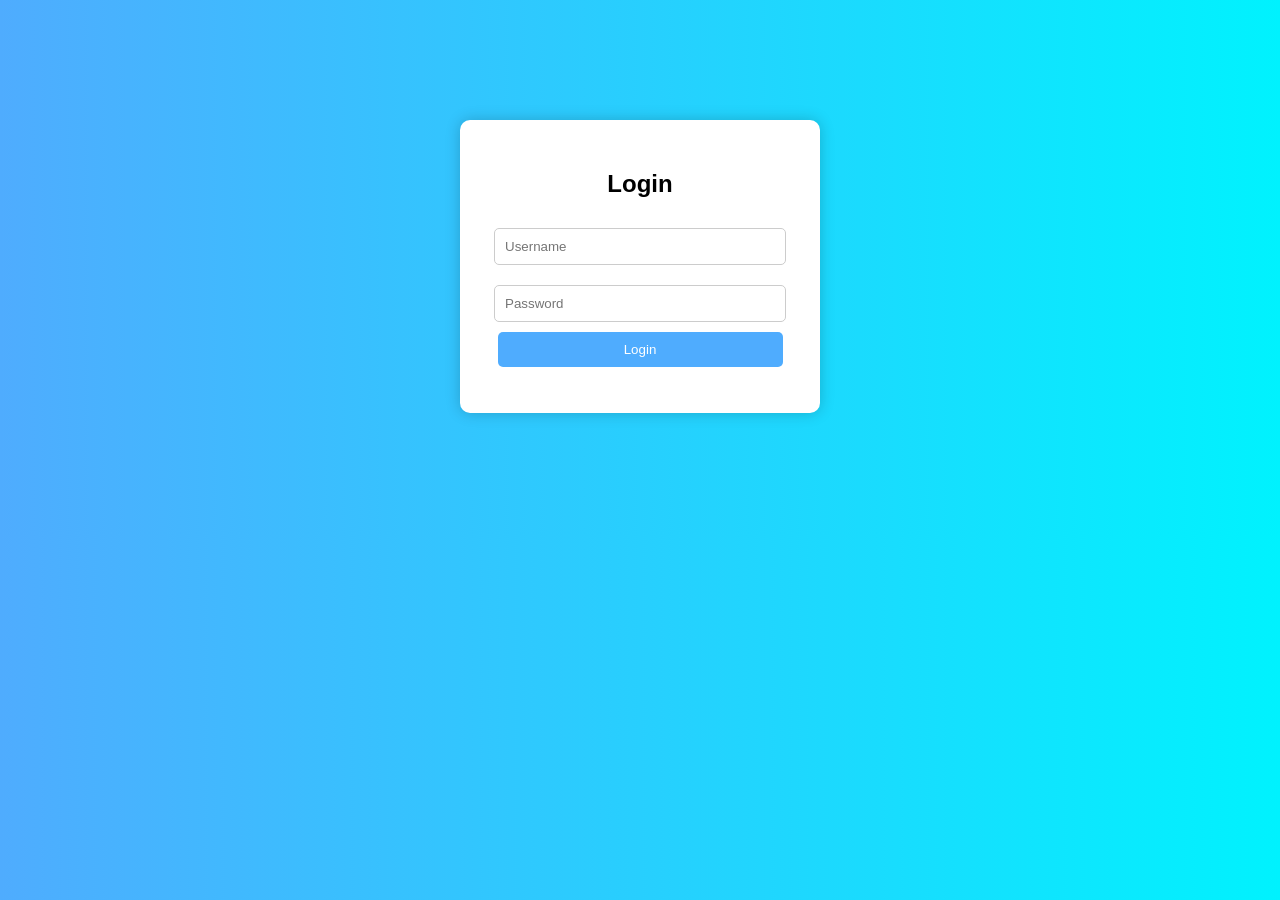
==== src/main/resources/static/index.html @ 3c4431fb "stage one" ====
<!DOCTYPE html>
<html lang="en">
<head>
    <meta charset="UTF-8">
    <title>Login - HOD System</title>
    <link rel="stylesheet" href="css/login.css">
</head>
<body>

<div class="login-container">
    <h2>Login</h2>

    <form id="loginForm">
        <input type="text" id="username" placeholder="Username" required />
        <input type="password" id="password" placeholder="Password" required />

        <button type="submit">Login</button>
    </form>

    <p id="errorMsg"></p>
</div>

<script src="js/login.js"></script>
</body>
</html>
---- src/main/resources/static/css/login.css ----
body {
    margin: 0;
    padding: 0;
    font-family: Arial, sans-serif;
    background: linear-gradient(to right, #4facfe, #00f2fe);
}

.login-container {
    width: 300px;
    margin: 120px auto;
    padding: 30px;
    background: white;
    border-radius: 10px;
    text-align: center;
    box-shadow: 0px 0px 15px rgba(0,0,0,0.2);
}

.login-container h2 {
    margin-bottom: 20px;
}

.login-container input {
    width: 90%;
    padding: 10px;
    margin: 10px 0;
    border-radius: 5px;
    border: 1px solid #ccc;
}

.login-container button {
    width: 95%;
    padding: 10px;
    background-color: #4facfe;
    color: white;
    border: none;
    border-radius: 5px;
    cursor: pointer;
}

.login-container button:hover {
    background-color: #007bff;
}

#errorMsg {
    color: red;
    margin-top: 10px;
}
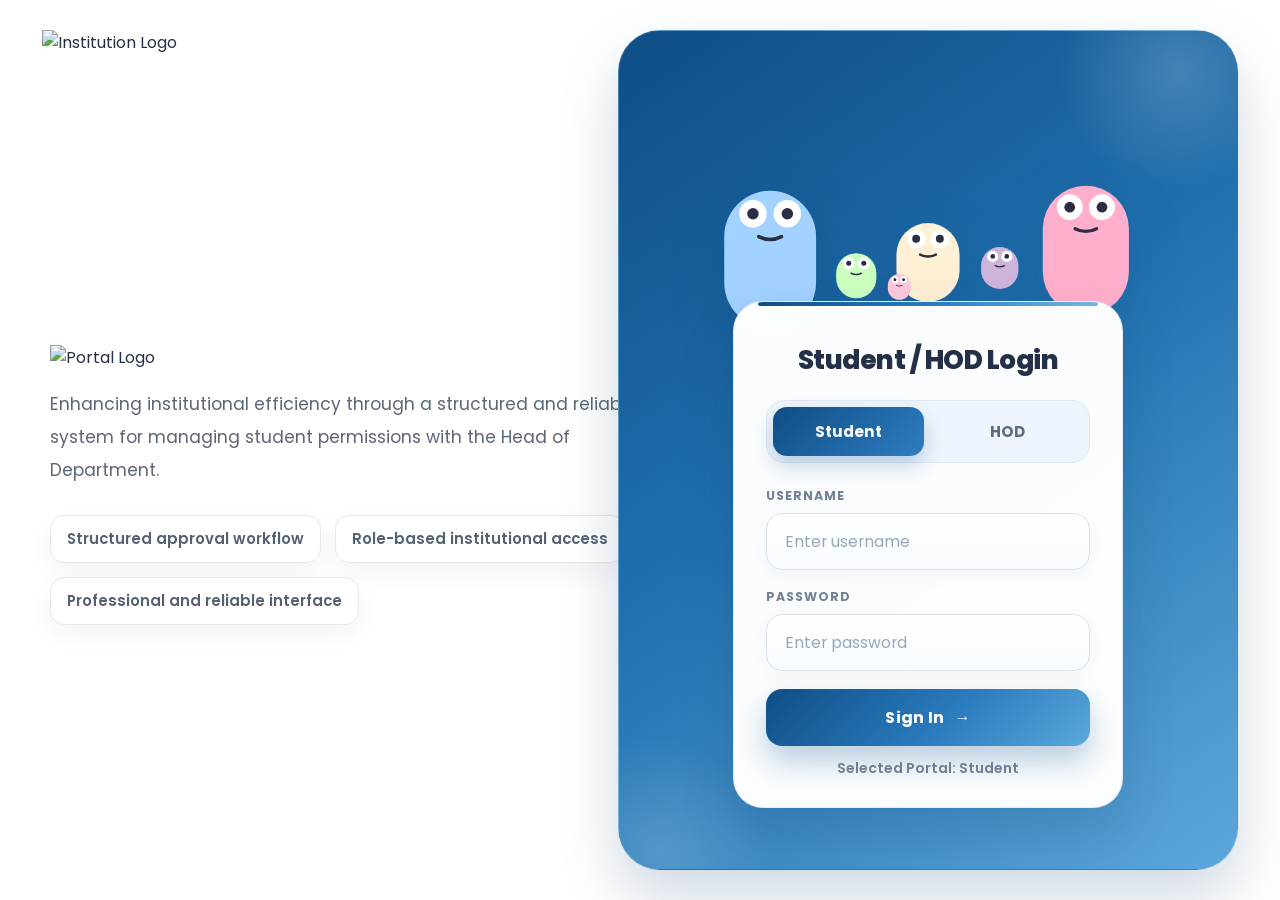
==== commit 83d86f8f: "yeah done must" ====
--- a/src/main/resources/static/index.html
+++ b/src/main/resources/static/index.html
@@ -1,25 +1,177 @@
 <!DOCTYPE html>
 <html lang="en">
 <head>
-    <meta charset="UTF-8">
+    <meta charset="UTF-8" />
+    <meta name="viewport" content="width=device-width, initial-scale=1.0, user-scalable=yes" />
     <title>Login - HOD System</title>
-    <link rel="stylesheet" href="css/login.css">
+
+    <link href="https://fonts.googleapis.com/css2?family=Poppins:wght@400;500;600;700;800&display=swap" rel="stylesheet" />
+    <link rel="stylesheet" href="css/login.css" />
 </head>
 <body>
+    <main class="page">
+        <!-- LEFT PANEL -->
+        <section class="left-panel">
+            <div class="brand">
+                <img
+                    src="https://encrypted-tbn0.gstatic.com/images?q=tbn:ANd9GcQoY5aUaumXwk8JzmsSTFe-DpjZNMMY7pF31Q&s"
+                    alt="Institution Logo"
+                    class="brand-image"
+                />
+            </div>
 
-<div class="login-container">
-    <h2>Login</h2>
+            <div class="hero">
+                <img
+                    src="https://i.postimg.cc/vB9nm9tV/sanchara-logo-clean.png"
+                    alt="Portal Logo"
+                    class="sanchari-logo"
+                    style="width: 220px; max-width: 100%; margin-bottom: 18px;"
+                />
 
-    <form id="loginForm">
-        <input type="text" id="username" placeholder="Username" required />
-        <input type="password" id="password" placeholder="Password" required />
+                <p>
+                    Enhancing institutional efficiency through a structured and reliable system
+                    for managing student permissions with the Head of Department.
+                </p>
 
-        <button type="submit">Login</button>
-    </form>
+                <div class="hero-points">
+                    <div class="hero-pill">Structured approval workflow</div>
+                    <div class="hero-pill">Role-based institutional access</div>
+                    <div class="hero-pill">Professional and reliable interface</div>
+                </div>
+            </div>
+        </section>
 
-    <p id="errorMsg"></p>
-</div>
+        <!-- RIGHT PANEL -->
+        <section class="right-panel">
+            <!-- Mobile Logo -->
+            <div class="mobile-logo">
+                <img
+                    src="https://encrypted-tbn0.gstatic.com/images?q=tbn:ANd9GcQoY5aUaumXwk8JzmsSTFe-DpjZNMMY7pF31Q&s"
+                    alt="Institution Logo"
+                    class="mobile-brand-image"
+                />
+            </div>
 
-<script src="js/login.js"></script>
+            <div class="login-wrapper">
+                <!-- Animated SVG characters -->
+                <div class="characters-container top-characters">
+                    <svg id="character-svg-top" viewBox="0 0 800 300" xmlns="http://www.w3.org/2000/svg">
+                        <g class="character" transform="translate(180, 160) scale(1.6)">
+                            <rect x="-40" y="-30" width="80" height="120" rx="40" fill="#a2d2ff" class="body" />
+                            <g class="eyes">
+                                <circle cx="-15" cy="-10" r="12" fill="white" />
+                                <circle cx="-15" cy="-10" r="5" fill="#2b2d42" class="pupil" />
+                                <circle cx="15" cy="-10" r="12" fill="white" />
+                                <circle cx="15" cy="-10" r="5" fill="#2b2d42" class="pupil" />
+                            </g>
+                            <path d="M -10 10 Q 0 15 10 10" stroke="#2b2d42" stroke-width="3" fill="none" stroke-linecap="round" class="mouth" />
+                        </g>
+
+                        <g class="character" transform="translate(620, 150) scale(1.5)">
+                            <rect x="-40" y="-30" width="80" height="120" rx="40" fill="#ffafcc" class="body" />
+                            <g class="eyes">
+                                <circle cx="-15" cy="-10" r="12" fill="white" />
+                                <circle cx="-15" cy="-10" r="5" fill="#2b2d42" class="pupil" />
+                                <circle cx="15" cy="-10" r="12" fill="white" />
+                                <circle cx="15" cy="-10" r="5" fill="#2b2d42" class="pupil" />
+                            </g>
+                            <path d="M -10 10 Q 0 15 10 10" stroke="#2b2d42" stroke-width="3" fill="none" stroke-linecap="round" class="mouth" />
+                        </g>
+
+                        <g class="character" transform="translate(400, 190) scale(1.1)">
+                            <rect x="-40" y="-30" width="80" height="100" rx="40" fill="#fdf0d5" class="body" />
+                            <g class="eyes">
+                                <circle cx="-15" cy="-10" r="12" fill="white" />
+                                <circle cx="-15" cy="-10" r="5" fill="#2b2d42" class="pupil" />
+                                <circle cx="15" cy="-10" r="12" fill="white" />
+                                <circle cx="15" cy="-10" r="5" fill="#2b2d42" class="pupil" />
+                            </g>
+                            <path d="M -10 10 Q 0 15 10 10" stroke="#2b2d42" stroke-width="3" fill="none" stroke-linecap="round" class="mouth" />
+                        </g>
+
+                        <g class="character" transform="translate(300, 220) scale(0.7)">
+                            <rect x="-40" y="-30" width="80" height="90" rx="40" fill="#caffbf" class="body" />
+                            <g class="eyes">
+                                <circle cx="-15" cy="-10" r="12" fill="white" />
+                                <circle cx="-15" cy="-10" r="5" fill="#2b2d42" class="pupil" />
+                                <circle cx="15" cy="-10" r="12" fill="white" />
+                                <circle cx="15" cy="-10" r="5" fill="#2b2d42" class="pupil" />
+                            </g>
+                            <path d="M -10 10 Q 0 15 10 10" stroke="#2b2d42" stroke-width="3" fill="none" stroke-linecap="round" class="mouth" />
+                        </g>
+
+                        <g class="character" transform="translate(500, 210) scale(0.65)">
+                            <rect x="-40" y="-30" width="80" height="90" rx="40" fill="#cdb4db" class="body" />
+                            <g class="eyes">
+                                <circle cx="-15" cy="-10" r="12" fill="white" />
+                                <circle cx="-15" cy="-10" r="5" fill="#2b2d42" class="pupil" />
+                                <circle cx="15" cy="-10" r="12" fill="white" />
+                                <circle cx="15" cy="-10" r="5" fill="#2b2d42" class="pupil" />
+                            </g>
+                            <path d="M -10 10 Q 0 15 10 10" stroke="#2b2d42" stroke-width="3" fill="none" stroke-linecap="round" class="mouth" />
+                        </g>
+
+                        <g class="character" transform="translate(360, 240) scale(0.4)">
+                            <rect x="-40" y="-30" width="80" height="90" rx="40" fill="#ffc8dd" class="body" />
+                            <g class="eyes">
+                                <circle cx="-15" cy="-10" r="12" fill="white" />
+                                <circle cx="-15" cy="-10" r="5" fill="#2b2d42" class="pupil" />
+                                <circle cx="15" cy="-10" r="12" fill="white" />
+                                <circle cx="15" cy="-10" r="5" fill="#2b2d42" class="pupil" />
+                            </g>
+                            <path d="M -10 10 Q 0 15 10 10" stroke="#2b2d42" stroke-width="3" fill="none" stroke-linecap="round" class="mouth" />
+                        </g>
+                    </svg>
+                </div>
+
+                <!-- Login Card -->
+                <div class="login-container">
+                    <div class="form-card" id="loginCard">
+                        <h2>Student / HOD Login</h2>
+
+                        <div class="role-toggle" id="roleToggle">
+                            <button type="button" class="toggle-btn active" data-role="STUDENT">Student</button>
+                            <button type="button" class="toggle-btn" data-role="HOD">HOD</button>
+                        </div>
+
+                        <form id="loginForm">
+                            <div class="input-group">
+                                <label for="username">Username</label>
+                                <input
+                                    type="text"
+                                    id="username"
+                                    placeholder="Enter username"
+                                    autocomplete="off"
+                                    required
+                                />
+                            </div>
+
+                            <div class="input-group">
+                                <label for="password">Password</label>
+                                <input
+                                    type="password"
+                                    id="password"
+                                    placeholder="Enter password"
+                                    autocomplete="off"
+                                    required
+                                />
+                            </div>
+
+                            <button type="submit" id="loginBtn">
+                                <span class="btn-text">Sign In</span>
+                                <span class="btn-arrow">→</span>
+                            </button>
+                        </form>
+
+                        <div id="statusBox" class="status-box"></div>
+                        <div class="portal-note" id="portalNote">Selected Portal: Student</div>
+                    </div>
+                </div>
+            </div>
+        </section>
+    </main>
+
+    <script src="https://cdnjs.cloudflare.com/ajax/libs/gsap/3.12.2/gsap.min.js"></script>
+    <script src="js/login.js"></script>
 </body>
 </html>
--- a/src/main/resources/static/css/login.css
+++ b/src/main/resources/static/css/login.css
@@ -1,47 +1,477 @@
-body {
+@import url('https://fonts.googleapis.com/css2?family=Bree+Serif&family=Caveat:wght@400;700&family=Lobster&family=Monoton&family=Open+Sans:ital,wght@0,400;0,700;1,400;1,700&family=Playfair+Display+SC:ital,wght@0,400;0,700;1,700&family=Playfair+Display:ital,wght@0,400;0,700;1,700&family=Roboto:ital,wght@0,400;0,700;1,400;1,700&family=Source+Sans+Pro:ital,wght@0,400;0,700;1,700&family=Work+Sans:ital,wght@0,400;0,700;1,700&display=swap');
+@import url('https://fonts.googleapis.com/css2?family=Poppins:wght@400;500;600;700;800&display=swap');
+
+* {
     margin: 0;
     padding: 0;
-    font-family: Arial, sans-serif;
-    background: linear-gradient(to right, #4facfe, #00f2fe);
-}
-
+    box-sizing: border-box;
+}
+
+body {
+    background: #ffffff;
+    font-family: "Poppins", sans-serif;
+    color: #243047;
+    min-height: 100vh;
+    overflow-x: hidden;
+}
+
+/* MAIN LAYOUT */
+.page {
+    min-height: 100vh;
+    display: grid;
+    grid-template-columns: 1fr 540px;
+    gap: 20px;
+    align-items: center;
+    padding: 30px 42px;
+}
+
+/* LEFT PANEL */
+.left-panel {
+    height: 100%;
+    display: flex;
+    flex-direction: column;
+    justify-content: center;
+    position: relative;
+    padding: 20px 16px 20px 8px;
+}
+
+.brand {
+    position: absolute;
+    top: 0;
+    left: 0;
+}
+
+.brand-image {
+    width: 400px;
+    max-width: 100%;
+    height: auto;
+    object-fit: contain;
+    display: block;
+}
+
+.hero {
+    max-width: 720px;
+    margin-top: 70px;
+}
+
+.hero p {
+    font-size: 1.08rem;
+    line-height: 1.9;
+    color: #5c6778;
+    max-width: 700px;
+}
+
+.hero-points {
+    margin-top: 28px;
+    display: flex;
+    gap: 14px;
+    flex-wrap: wrap;
+}
+
+.hero-pill {
+    padding: 12px 16px;
+    background: rgba(255, 255, 255, 0.82);
+    border: 1px solid #ece7e1;
+    border-radius: 14px;
+    box-shadow: 0 10px 24px rgba(36, 48, 71, 0.05);
+    color: #556173;
+    font-weight: 600;
+    font-size: 0.93rem;
+}
+
+/* MOBILE LOGO */
+.mobile-logo {
+    display: none;
+    text-align: center;
+    margin-bottom: 20px;
+    width: 100%;
+}
+
+.mobile-brand-image {
+    width: 350px;
+    height: auto;
+    object-fit: contain;
+}
+
+/* RIGHT PANEL */
+.right-panel {
+    position: relative;
+    display: flex;
+    flex-direction: column;
+    justify-content: center;
+    align-items: center;
+    margin-left: -140px;
+    min-height: calc(100vh - 60px);
+    padding: 34px 22px;
+    background: linear-gradient(145deg, #0f4d86 0%, #1f6fae 45%, #5ca7dc 100%);
+    border-radius: 42px;
+    overflow: hidden;
+    box-shadow: 0 28px 60px rgba(16, 65, 110, 0.2);
+    border: 1px solid rgba(255, 255, 255, 0.16);
+}
+
+.right-panel::before,
+.right-panel::after {
+    content: "";
+    position: absolute;
+    border-radius: 50%;
+    pointer-events: none;
+}
+
+.right-panel::before {
+    width: 240px;
+    height: 240px;
+    top: -80px;
+    right: -60px;
+    background: radial-gradient(circle, rgba(255, 255, 255, 0.18) 0%, rgba(255, 255, 255, 0) 70%);
+}
+
+.right-panel::after {
+    width: 220px;
+    height: 220px;
+    bottom: -90px;
+    left: -70px;
+    background: radial-gradient(circle, rgba(255, 255, 255, 0.14) 0%, rgba(255, 255, 255, 0) 72%);
+}
+
+.login-wrapper {
+    display: flex;
+    flex-direction: column;
+    align-items: center;
+    width: 100%;
+    max-width: 820px;
+    position: relative;
+    transform: translateX(0);
+    z-index: 2;
+}
+
+/* SVG CHARACTERS */
+.characters-container {
+    width: 100%;
+    position: relative;
+    display: flex;
+    justify-content: center;
+    z-index: 1;
+}
+
+.top-characters {
+    height: 250px;
+    margin-bottom: -42px;
+}
+
+svg {
+    width: 100%;
+    height: 100%;
+    overflow: visible;
+    filter: drop-shadow(0 18px 28px rgba(7, 43, 78, 0.16));
+}
+
+.pupil {
+    transform-origin: center;
+}
+
+.mouth {
+    transition: d 0.3s ease;
+}
+
+/* LOGIN CARD */
 .login-container {
-    width: 300px;
-    margin: 120px auto;
-    padding: 30px;
-    background: white;
-    border-radius: 10px;
+    position: relative;
+    width: 100%;
+    max-width: 430px;
+    padding: 0 20px;
+    z-index: 2;
+}
+
+.form-card {
+    background: rgba(255, 255, 255, 0.98);
+    backdrop-filter: blur(12px);
+    padding: 38px 32px 28px;
+    border-radius: 30px;
+    box-shadow: 0 26px 54px rgba(11, 46, 82, 0.16);
     text-align: center;
-    box-shadow: 0px 0px 15px rgba(0,0,0,0.2);
-}
-
-.login-container h2 {
+    border: 1px solid rgba(226, 234, 244, 0.95);
+    position: relative;
+    overflow: hidden;
+}
+
+.form-card::before {
+    content: "";
+    position: absolute;
+    top: 0;
+    left: 24px;
+    right: 24px;
+    height: 4px;
+    border-radius: 999px;
+    background: linear-gradient(90deg, #0f4d86 0%, #2f80c0 55%, #72b6e4 100%);
+}
+
+.form-card h2 {
+    font-size: 1.65rem;
+    font-weight: 800;
     margin-bottom: 20px;
-}
-
-.login-container input {
-    width: 90%;
-    padding: 10px;
-    margin: 10px 0;
-    border-radius: 5px;
-    border: 1px solid #ccc;
-}
-
-.login-container button {
-    width: 95%;
-    padding: 10px;
-    background-color: #4facfe;
-    color: white;
+    color: #243047;
+    letter-spacing: -0.02em;
+}
+
+.role-toggle {
+    display: inline-flex;
+    align-items: center;
+    justify-content: center;
+    background: #eef4fb;
+    border-radius: 18px;
+    padding: 6px;
+    gap: 8px;
+    margin-bottom: 24px;
+    width: 100%;
+    border: 1px solid #dde8f4;
+}
+
+.toggle-btn {
+    flex: 1;
     border: none;
-    border-radius: 5px;
+    background: transparent;
+    color: #5f6c7e;
+    font-family: "Poppins", sans-serif;
+    font-size: 0.95rem;
+    font-weight: 700;
+    padding: 13px 14px;
+    border-radius: 14px;
     cursor: pointer;
-}
-
-.login-container button:hover {
-    background-color: #007bff;
-}
-
-#errorMsg {
-    color: red;
+    transition: all 0.25s ease;
+}
+
+.toggle-btn.active {
+    background: linear-gradient(135deg, #0f4d86 0%, #2e7dc0 100%);
+    color: #ffffff;
+    box-shadow: 0 10px 20px rgba(24, 92, 150, 0.24);
+}
+
+.input-group {
+    margin-bottom: 18px;
+    text-align: left;
+}
+
+.input-group label {
+    display: block;
+    font-size: 0.78rem;
+    font-weight: 700;
+    color: #748195;
+    margin-bottom: 8px;
+    text-transform: uppercase;
+    letter-spacing: 0.08em;
+}
+
+.input-group input {
+    width: 100%;
+    padding: 16px 18px;
+    border: 1.6px solid #d8e3ef;
+    border-radius: 16px;
+    background: linear-gradient(180deg, #ffffff 0%, #f7fbff 100%);
+    font-family: "Poppins", sans-serif;
+    font-size: 0.98rem;
+    color: #243047;
+    transition: all 0.28s ease;
+    outline: none;
+    box-shadow: inset 0 1px 0 rgba(255, 255, 255, 0.85), 0 6px 18px rgba(14, 72, 126, 0.04);
+}
+
+.input-group input::placeholder {
+    color: #9aa7b8;
+}
+
+.input-group input:hover {
+    border-color: #bfd3e7;
+    background: #ffffff;
+}
+
+.input-group input:focus {
+    border-color: #2b79bf;
+    background: #ffffff;
+    box-shadow: 0 0 0 4px rgba(43, 121, 191, 0.12), 0 12px 24px rgba(14, 72, 126, 0.08);
+    transform: translateY(-1px);
+}
+
+button#loginBtn {
+    width: 100%;
+    padding: 16px 18px;
+    background: linear-gradient(135deg, #0f4d86 0%, #2a7bbd 55%, #5ba8dc 100%);
+    color: #fff;
+    border: none;
+    border-radius: 16px;
+    font-family: "Poppins", sans-serif;
+    font-size: 1rem;
+    font-weight: 700;
+    cursor: pointer;
     margin-top: 10px;
+    transition: transform 0.2s ease, box-shadow 0.2s ease, filter 0.2s ease;
+    box-shadow: 0 16px 30px rgba(18, 87, 145, 0.28);
+    letter-spacing: 0.02em;
+
+    display: flex;
+    align-items: center;
+    justify-content: center;
+    gap: 10px;
+}
+
+button#loginBtn:hover {
+    transform: translateY(-2px);
+    box-shadow: 0 18px 32px rgba(18, 87, 145, 0.34);
+    filter: brightness(1.03);
+}
+
+button#loginBtn:active {
+    transform: translateY(1px);
+}
+
+button#loginBtn:disabled {
+    opacity: 0.7;
+    cursor: not-allowed;
+    transform: none;
+}
+
+.status-box {
+    margin-top: 14px;
+    min-height: 48px;
+    display: none;
+    align-items: center;
+    justify-content: center;
+    border-radius: 14px;
+    padding: 12px 14px;
+    font-size: 0.93rem;
+    font-weight: 700;
+    text-align: center;
+}
+
+.status-box.show {
+    display: flex;
+}
+
+.status-box.success {
+    background: rgba(47, 158, 111, 0.12);
+    color: #257552;
+    border: 1px solid rgba(47, 158, 111, 0.24);
+}
+
+.status-box.error {
+    background: rgba(214, 69, 69, 0.09);
+    color: #bd3535;
+    border: 1px solid rgba(214, 69, 69, 0.22);
+}
+
+.portal-note {
+    margin-top: 12px;
+    color: #6f7f93;
+    font-size: 0.88rem;
+    font-weight: 600;
+}
+
+/* RESPONSIVE */
+@media (max-width: 1100px) {
+    .page {
+        grid-template-columns: 1fr;
+        gap: 0;
+        padding: 20px 16px;
+        min-height: 100vh;
+        align-items: center;
+        justify-content: center;
+    }
+
+    .left-panel {
+        display: none;
+    }
+
+    .mobile-logo {
+        display: block;
+        margin-bottom: 10px;
+    }
+
+    .right-panel {
+        justify-content: center;
+        margin-left: 0;
+        width: 100%;
+        min-height: auto;
+        border-radius: 30px;
+        padding: 24px 12px 28px;
+    }
+
+    .login-wrapper {
+        transform: translateX(0);
+        width: 100%;
+    }
+
+    .top-characters {
+        height: 180px;
+        margin-bottom: -30px;
+    }
+
+    .login-container {
+        max-width: 400px;
+        padding: 0 12px;
+    }
+
+    .form-card {
+        padding: 30px 24px 24px;
+        box-shadow: 0 25px 50px rgba(36, 48, 71, 0.15);
+        border-radius: 26px;
+    }
+
+    .form-card h2 {
+        font-size: 1.5rem;
+    }
+}
+
+@media (max-width: 480px) {
+    .page {
+        padding: 16px 12px;
+    }
+
+    .mobile-brand-image {
+        width: 310px;
+    }
+
+    .top-characters {
+        height: 140px;
+        margin-bottom: -24px;
+    }
+
+    .login-container {
+        max-width: 100%;
+        padding: 0 8px;
+    }
+
+    .form-card {
+        padding: 24px 20px 20px;
+        border-radius: 22px;
+    }
+
+    .form-card h2 {
+        font-size: 1.35rem;
+    }
+
+    .toggle-btn {
+        padding: 11px 12px;
+        font-size: 0.85rem;
+    }
+
+    .input-group input {
+        padding: 14px 14px;
+        font-size: 0.95rem;
+        border-radius: 14px;
+    }
+
+    button#loginBtn {
+        padding: 14px 16px;
+        border-radius: 14px;
+    }
+
+    .right-panel {
+        border-radius: 24px;
+    }
+}
+
+@media (min-width: 1101px) and (max-width: 1400px) {
+    .right-panel {
+        margin-left: -80px;
+    }
 }
